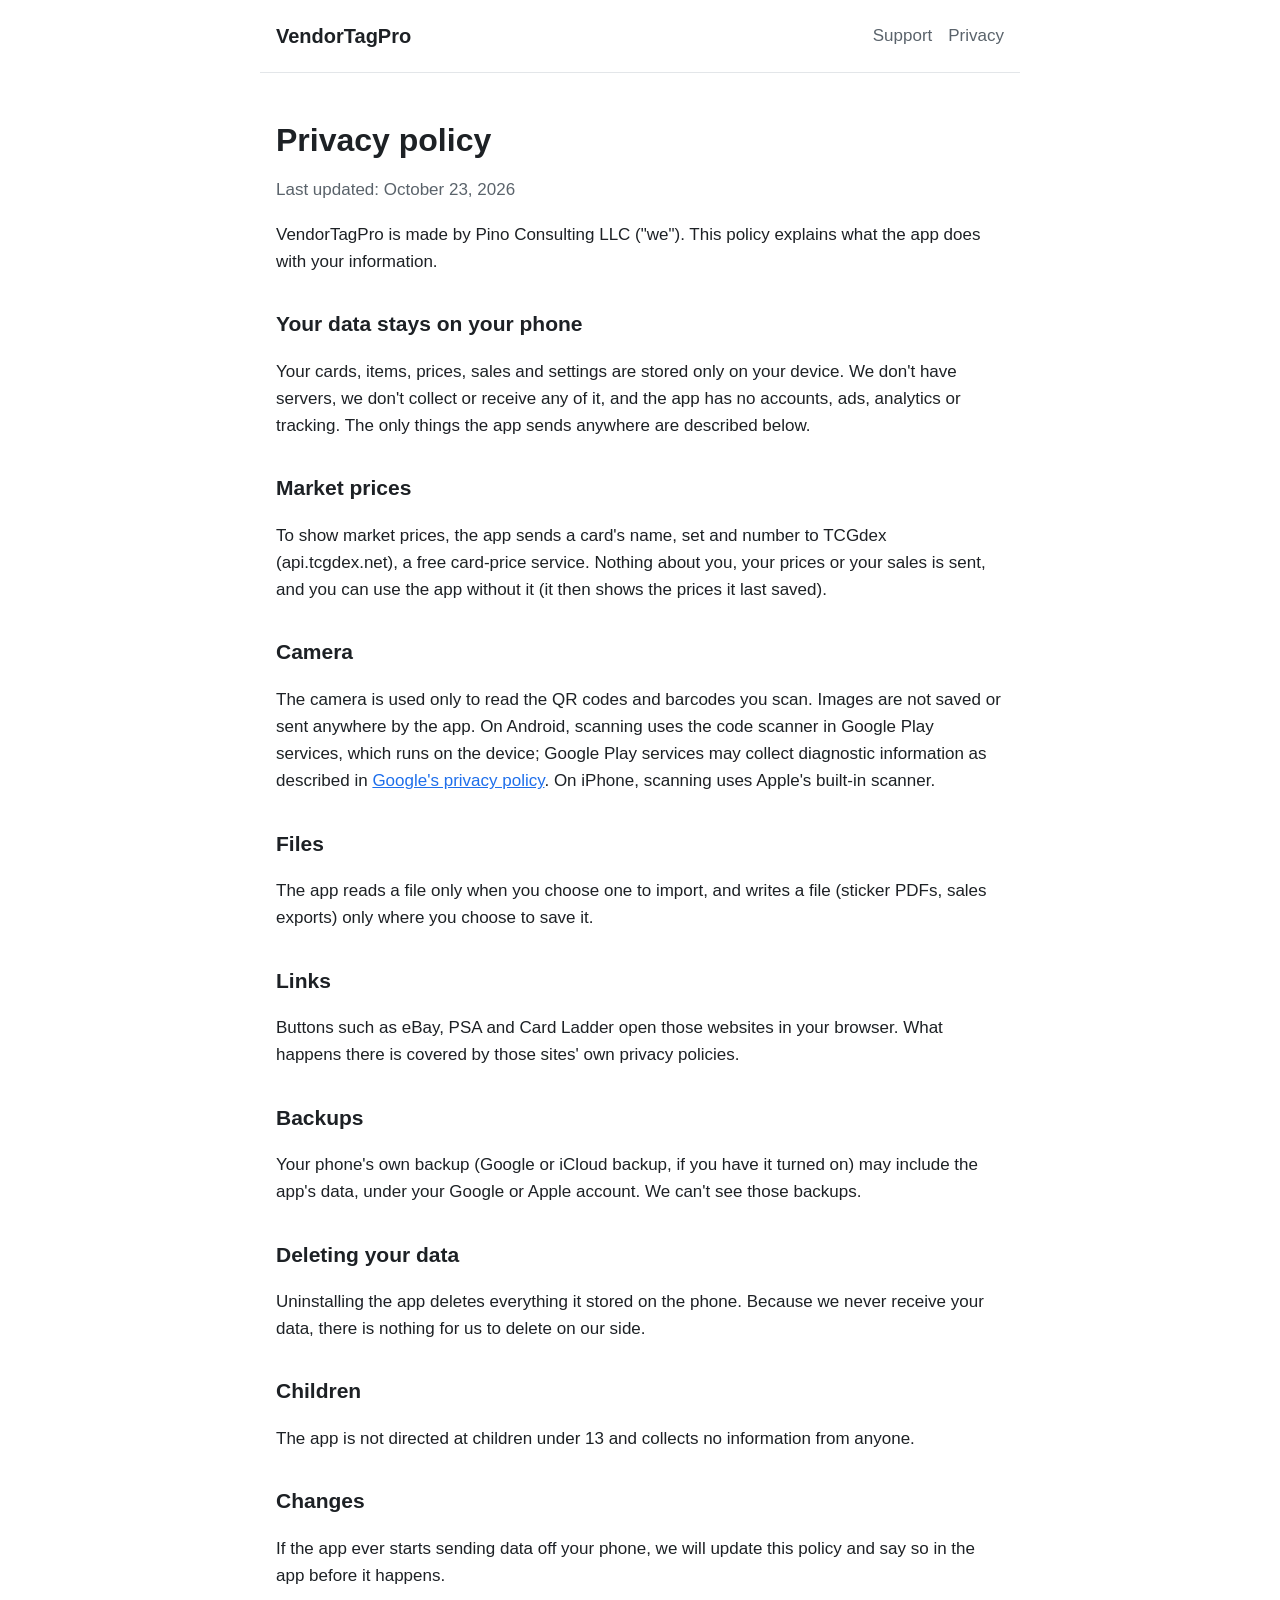
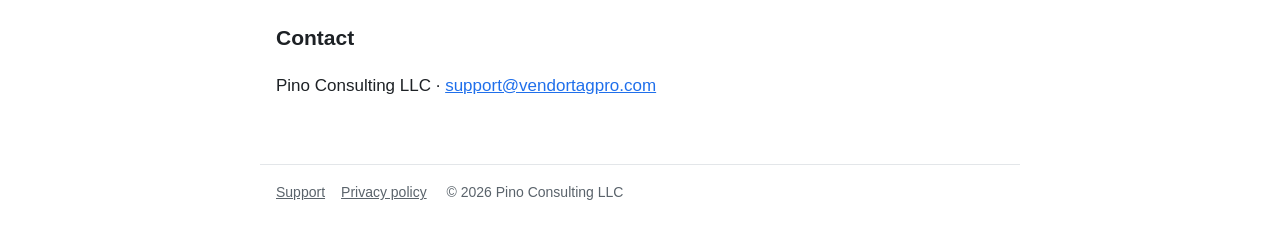
==== privacy.html @ 61a275a6 "VendorTagPro website: home, support and privacy policy" ====
<!doctype html>
<html lang="en">
<head>
  <meta charset="utf-8">
  <meta name="viewport" content="width=device-width, initial-scale=1">
  <title>VendorTagPro Privacy Policy</title>
  <meta name="description" content="How the VendorTagPro app handles your information.">
  <link rel="stylesheet" href="style.css">
</head>
<body>
  <header>
    <a class="brand" href="/">VendorTagPro</a>
    <nav><a href="/support.html">Support</a><a href="/privacy.html">Privacy</a></nav>
  </header>
  <main>
    <h1>Privacy policy</h1>
    <p class="muted">Last updated: October 23, 2026</p>

    <p>VendorTagPro is made by Pino Consulting LLC ("we"). This policy explains what the app does with your
    information.</p>

    <h2>Your data stays on your phone</h2>
    <p>Your cards, items, prices, sales and settings are stored only on your device. We don't have servers, we
    don't collect or receive any of it, and the app has no accounts, ads, analytics or tracking. The only things
    the app sends anywhere are described below.</p>

    <h2>Market prices</h2>
    <p>To show market prices, the app sends a card's name, set and number to TCGdex (api.tcgdex.net), a free
    card-price service. Nothing about you, your prices or your sales is sent, and you can use the app without it
    (it then shows the prices it last saved).</p>

    <h2>Camera</h2>
    <p>The camera is used only to read the QR codes and barcodes you scan. Images are not saved or sent anywhere
    by the app. On Android, scanning uses the code scanner in Google Play services, which runs on the device;
    Google Play services may collect diagnostic information as described in
    <a href="https://policies.google.com/privacy">Google's privacy policy</a>. On iPhone, scanning uses Apple's
    built-in scanner.</p>

    <h2>Files</h2>
    <p>The app reads a file only when you choose one to import, and writes a file (sticker PDFs, sales exports)
    only where you choose to save it.</p>

    <h2>Links</h2>
    <p>Buttons such as eBay, PSA and Card Ladder open those websites in your browser. What happens there is covered
    by those sites' own privacy policies.</p>

    <h2>Backups</h2>
    <p>Your phone's own backup (Google or iCloud backup, if you have it turned on) may include the app's data,
    under your Google or Apple account. We can't see those backups.</p>

    <h2>Deleting your data</h2>
    <p>Uninstalling the app deletes everything it stored on the phone. Because we never receive your data, there
    is nothing for us to delete on our side.</p>

    <h2>Children</h2>
    <p>The app is not directed at children under 13 and collects no information from anyone.</p>

    <h2>Changes</h2>
    <p>If the app ever starts sending data off your phone, we will update this policy and say so in the app before
    it happens.</p>

    <h2>Contact</h2>
    <p>Pino Consulting LLC · <a href="mailto:support@vendortagpro.com">support@vendortagpro.com</a></p>
  </main>
  <footer>
    <a href="/support.html">Support</a><a href="/privacy.html">Privacy policy</a>
    <span>© 2026 Pino Consulting LLC</span>
  </footer>
</body>
</html>
---- style.css ----
:root {
  --bg: #ffffff;
  --text: #1d2125;
  --muted: #5a636b;
  --accent: #1f6feb;
  --border: #e3e6e9;
  --card: #f6f8fa;
}
@media (prefers-color-scheme: dark) {
  :root {
    --bg: #121417;
    --text: #e6e8ea;
    --muted: #9aa3ab;
    --accent: #6ea8fe;
    --border: #2a2f35;
    --card: #1a1d21;
  }
}
* { box-sizing: border-box; }
body {
  margin: 0;
  background: var(--bg);
  color: var(--text);
  font: 17px/1.6 -apple-system, BlinkMacSystemFont, "Segoe UI", Roboto, Helvetica, Arial, sans-serif;
}
header, main, footer { max-width: 760px; margin: 0 auto; padding: 0 16px; }
header { display: flex; align-items: center; justify-content: space-between; gap: 12px; padding-top: 20px; padding-bottom: 20px; border-bottom: 1px solid var(--border); flex-wrap: wrap; }
header a.brand { font-weight: 700; font-size: 20px; color: var(--text); text-decoration: none; }
nav a { margin-left: 16px; color: var(--muted); text-decoration: none; }
nav a:first-child { margin-left: 0; }
nav a:hover { color: var(--accent); }
main { padding-top: 24px; padding-bottom: 48px; }
h1 { font-size: 32px; line-height: 1.2; margin: 24px 0 8px; }
h2 { font-size: 21px; margin: 32px 0 8px; }
p, li { color: var(--text); }
.lede { font-size: 20px; color: var(--muted); margin-top: 0; }
.muted { color: var(--muted); }
a { color: var(--accent); }
.badge { display: inline-block; font-size: 13px; font-weight: 600; padding: 2px 10px; border-radius: 999px; border: 1px solid var(--accent); color: var(--accent); vertical-align: middle; }
.cards { display: grid; grid-template-columns: repeat(auto-fit, minmax(220px, 1fr)); gap: 12px; margin-top: 24px; }
.card { background: var(--card); border: 1px solid var(--border); border-radius: 10px; padding: 16px; }
.card h3 { margin: 0 0 6px; font-size: 17px; }
.card p { margin: 0; color: var(--muted); font-size: 15px; }
footer { padding-top: 16px; padding-bottom: 32px; border-top: 1px solid var(--border); color: var(--muted); font-size: 14px; }
footer a { color: var(--muted); margin-right: 16px; }
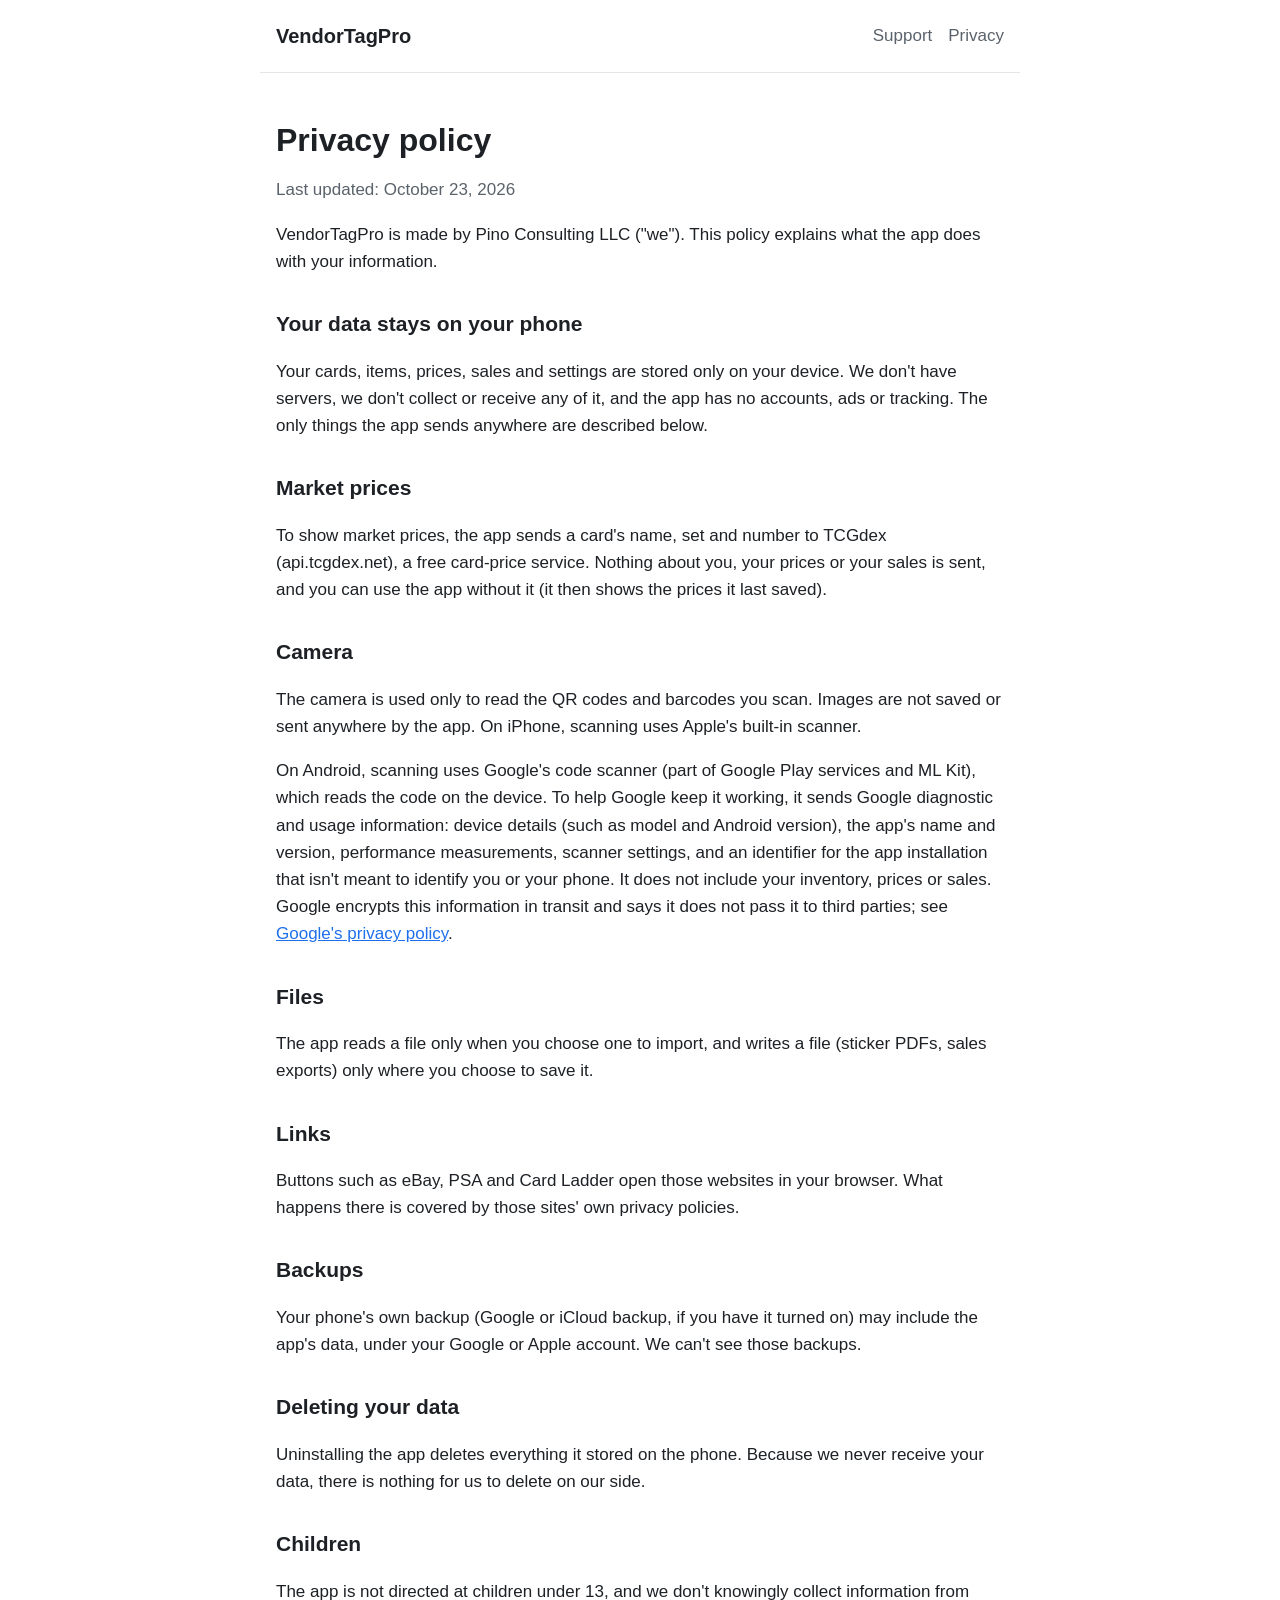
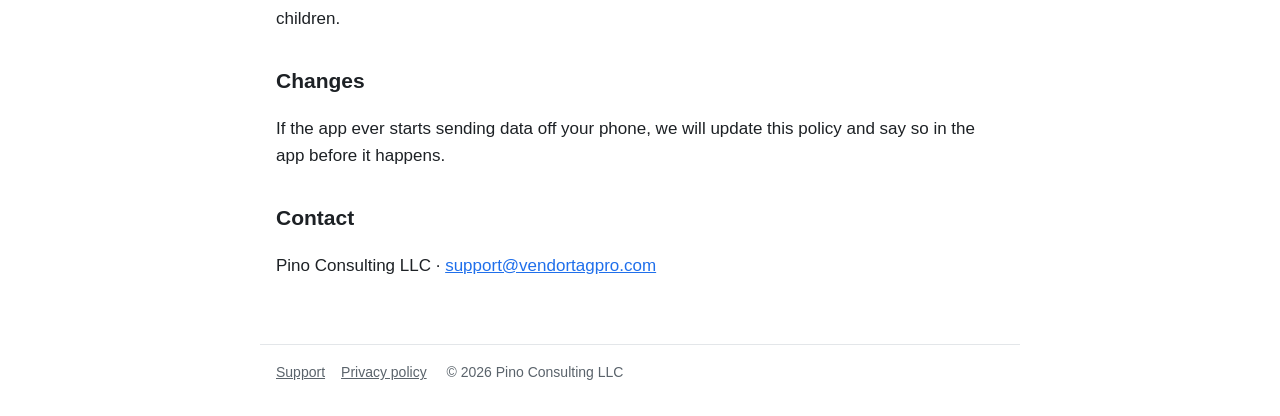
==== commit 54dbc4e8: "Privacy policy: describe the diagnostics Google's code scanner sends" ====
--- a/privacy.html
+++ b/privacy.html
@@ -21,8 +21,8 @@
 
     <h2>Your data stays on your phone</h2>
     <p>Your cards, items, prices, sales and settings are stored only on your device. We don't have servers, we
-    don't collect or receive any of it, and the app has no accounts, ads, analytics or tracking. The only things
-    the app sends anywhere are described below.</p>
+    don't collect or receive any of it, and the app has no accounts, ads or tracking. The only things the app
+    sends anywhere are described below.</p>
 
     <h2>Market prices</h2>
     <p>To show market prices, the app sends a card's name, set and number to TCGdex (api.tcgdex.net), a free
@@ -31,10 +31,13 @@
 
     <h2>Camera</h2>
     <p>The camera is used only to read the QR codes and barcodes you scan. Images are not saved or sent anywhere
-    by the app. On Android, scanning uses the code scanner in Google Play services, which runs on the device;
-    Google Play services may collect diagnostic information as described in
-    <a href="https://policies.google.com/privacy">Google's privacy policy</a>. On iPhone, scanning uses Apple's
-    built-in scanner.</p>
+    by the app. On iPhone, scanning uses Apple's built-in scanner.</p>
+    <p>On Android, scanning uses Google's code scanner (part of Google Play services and ML Kit), which reads the
+    code on the device. To help Google keep it working, it sends Google diagnostic and usage information: device
+    details (such as model and Android version), the app's name and version, performance measurements, scanner
+    settings, and an identifier for the app installation that isn't meant to identify you or your phone. It does
+    not include your inventory, prices or sales. Google encrypts this information in transit and says it does not
+    pass it to third parties; see <a href="https://policies.google.com/privacy">Google's privacy policy</a>.</p>
 
     <h2>Files</h2>
     <p>The app reads a file only when you choose one to import, and writes a file (sticker PDFs, sales exports)
@@ -53,7 +56,8 @@
     is nothing for us to delete on our side.</p>
 
     <h2>Children</h2>
-    <p>The app is not directed at children under 13 and collects no information from anyone.</p>
+    <p>The app is not directed at children under 13, and we don't knowingly collect information from
+    children.</p>
 
     <h2>Changes</h2>
     <p>If the app ever starts sending data off your phone, we will update this policy and say so in the app before
